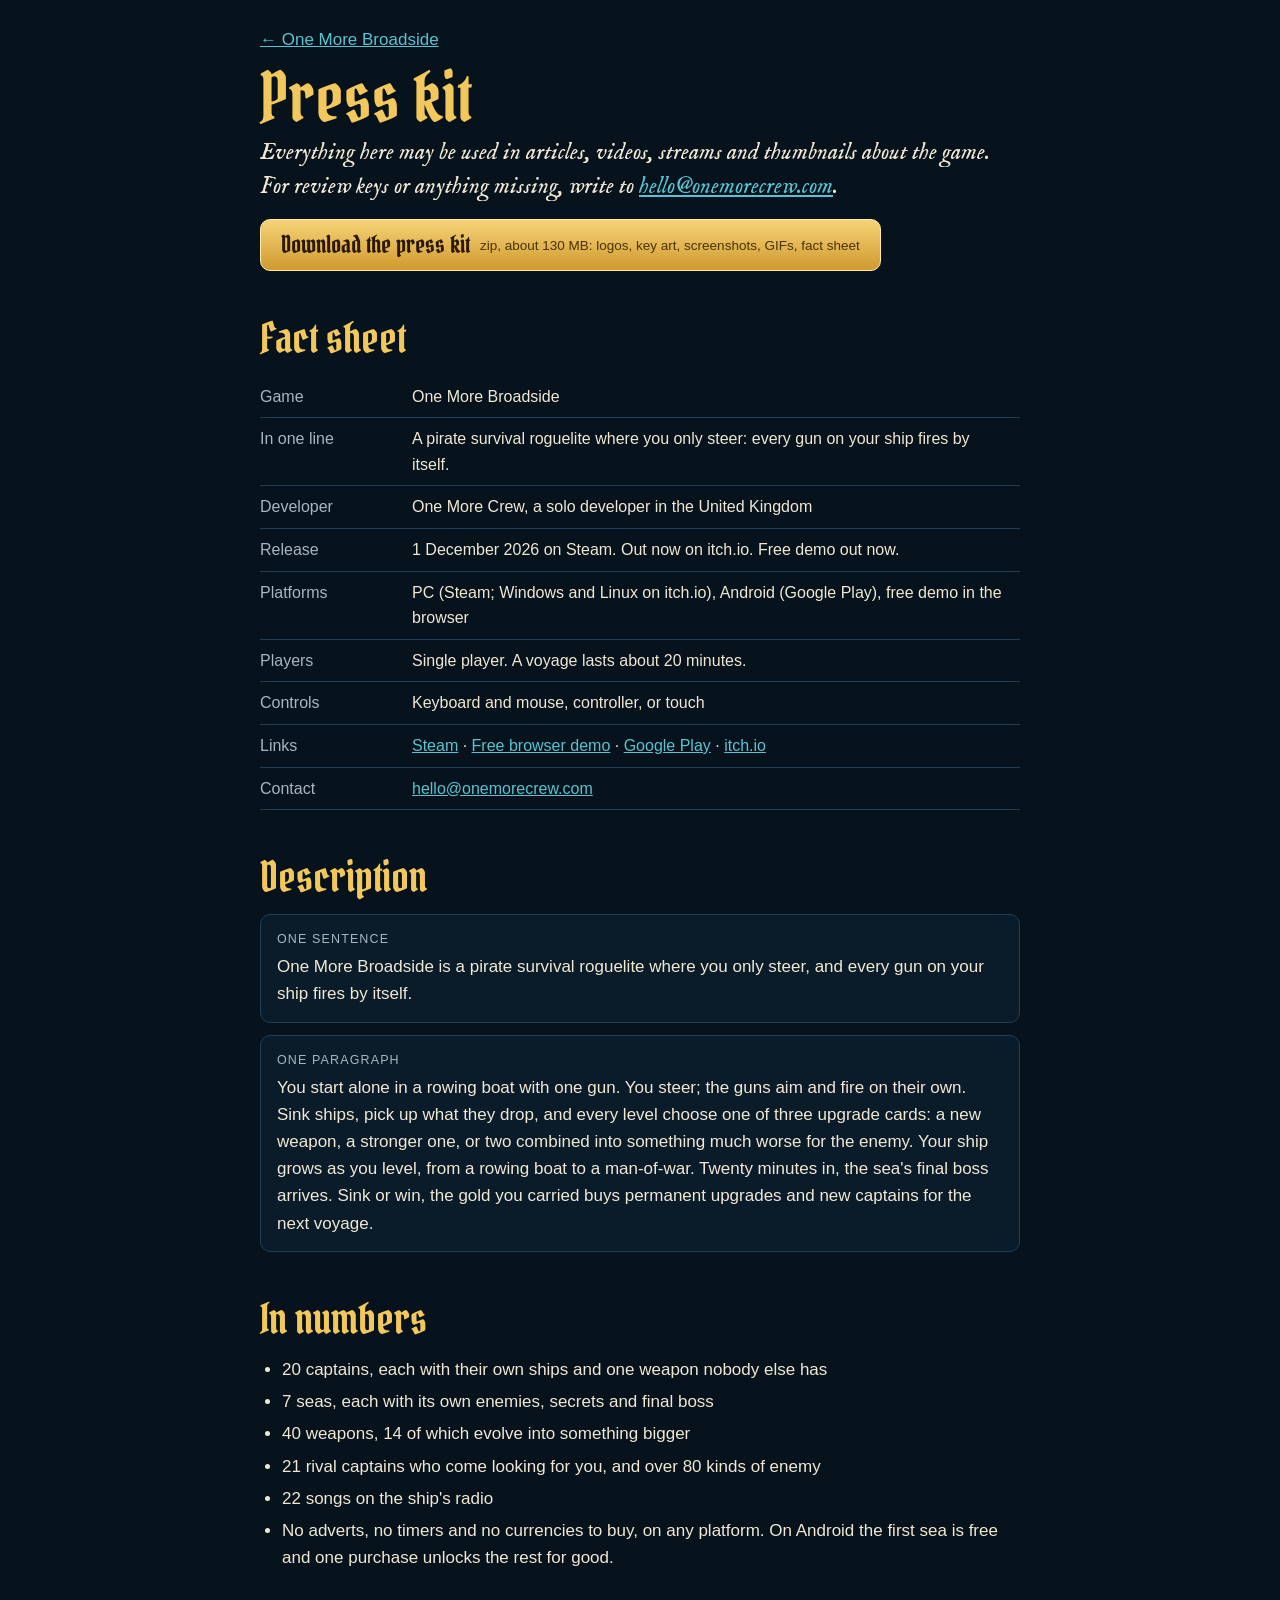
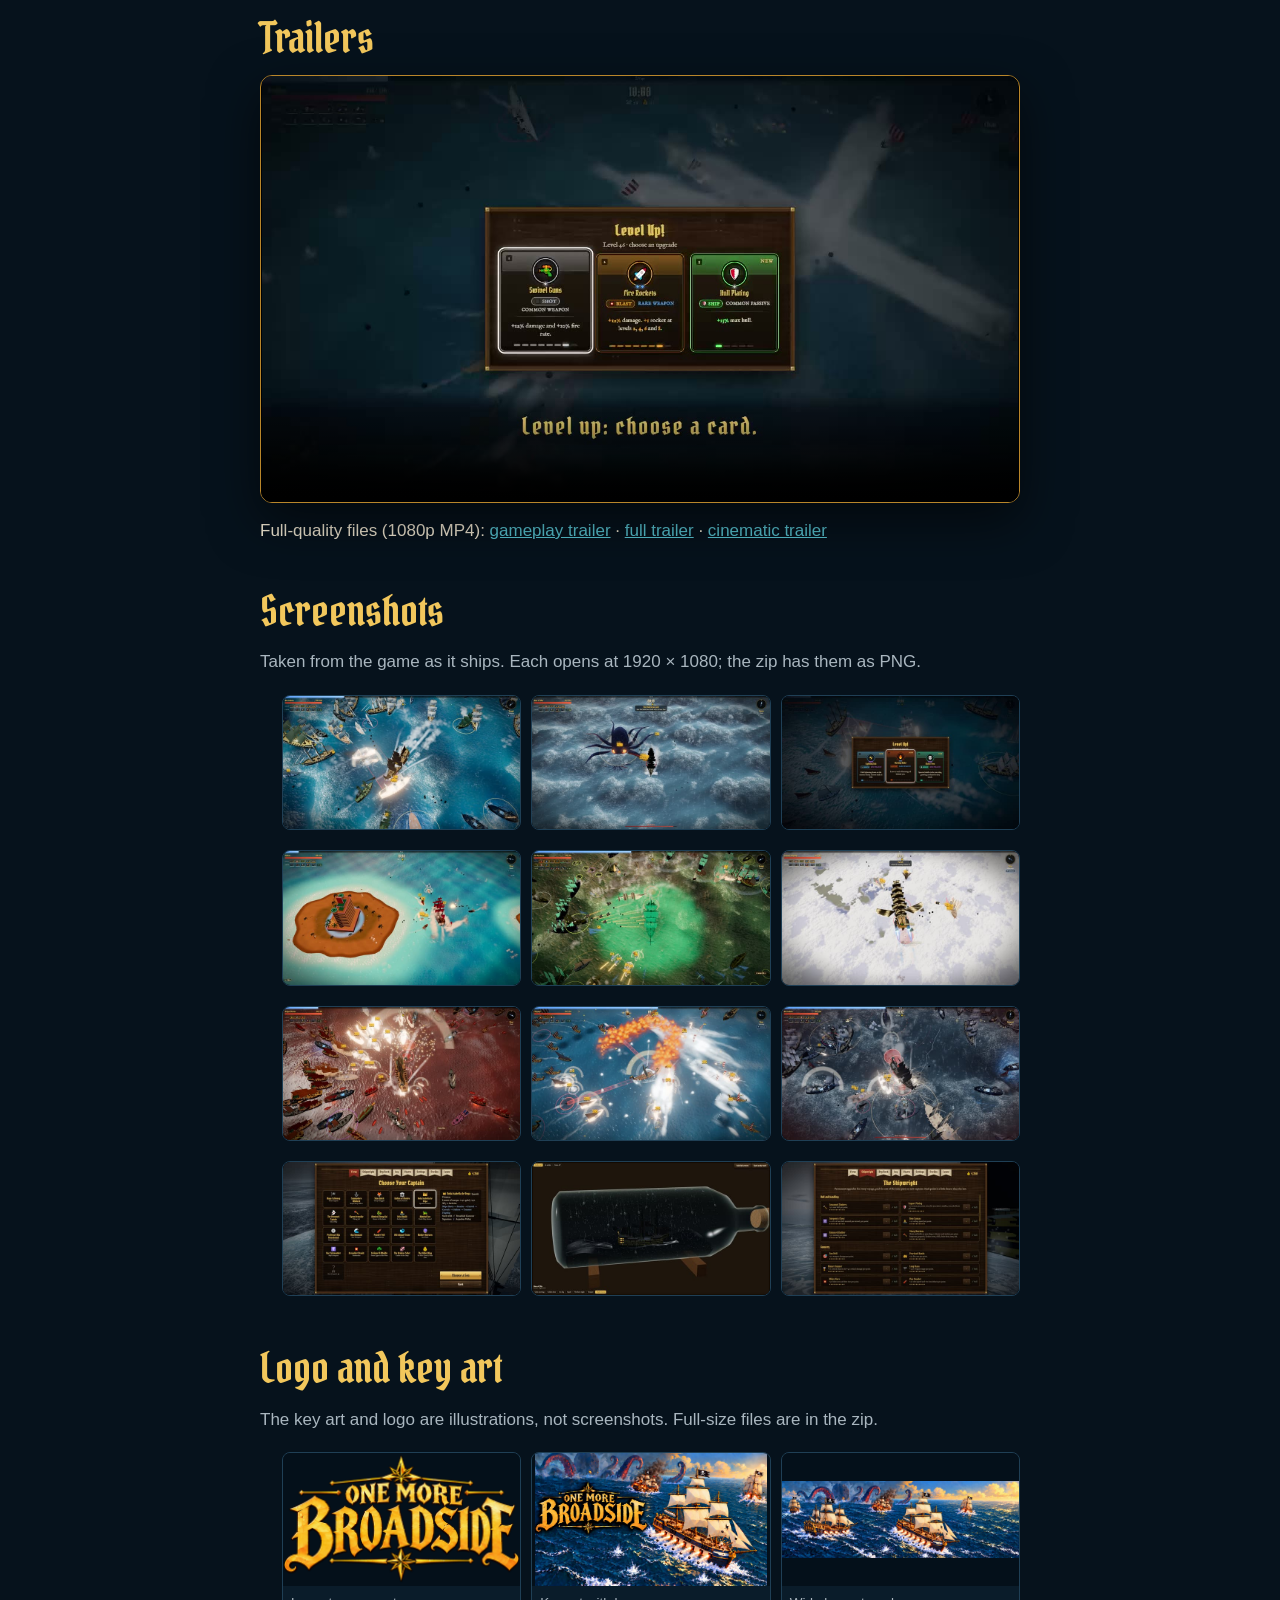
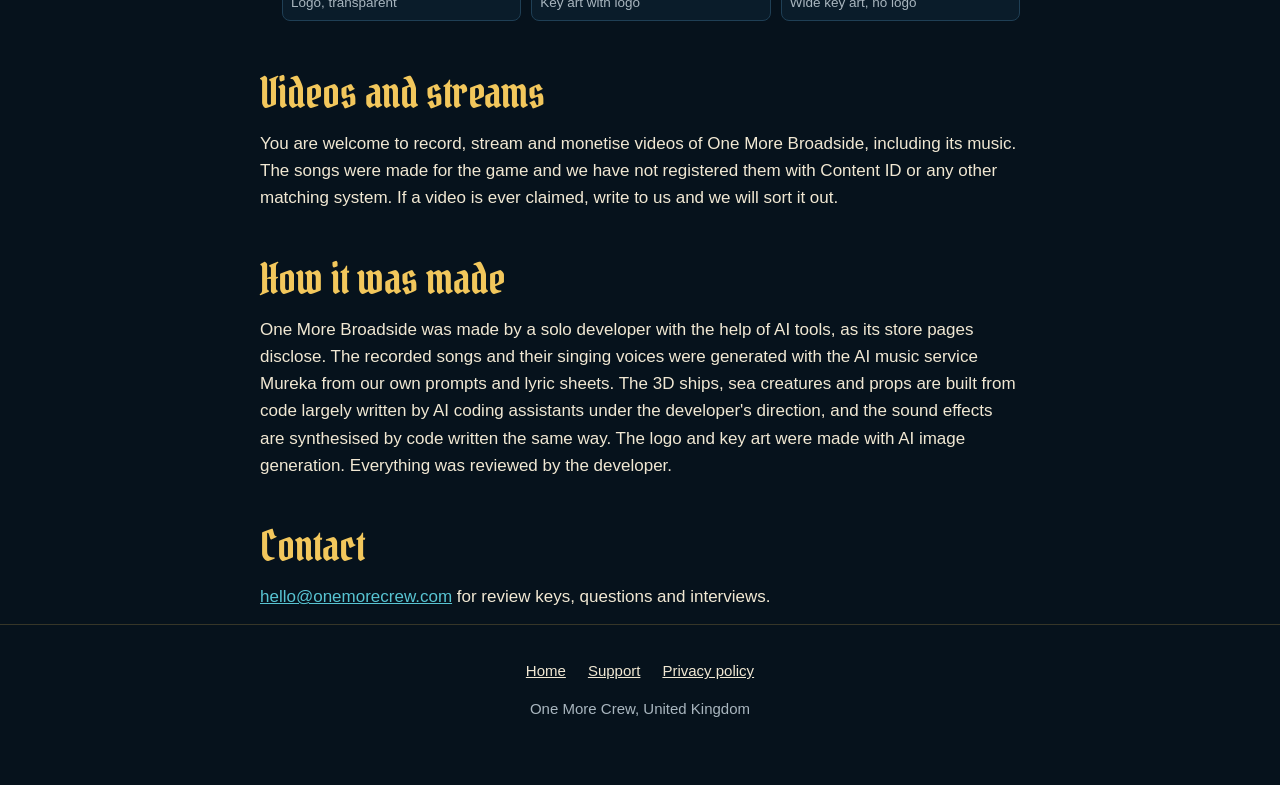
==== press/index.html @ eaf97ac1 "Website: home page, press page and the browser demo The home page with the trailer, how a voyage goe" ====
<!DOCTYPE html>
<html lang="en">
<head>
<meta charset="utf-8">
<meta name="viewport" content="width=device-width, initial-scale=1">
<title>Press kit: One More Broadside</title>
<meta name="description" content="Fact sheet, descriptions, trailers, screenshots, logos and key art for One More Broadside, a pirate survival roguelite out 1 December 2026.">
<link rel="canonical" href="https://onemorecrew.github.io/onemorebroadside/press/">
<meta property="og:title" content="One More Broadside press kit">
<meta property="og:image" content="https://onemorecrew.github.io/onemorebroadside/assets/img/share.jpg">
<meta name="theme-color" content="#06121c">
<link rel="icon" href="../assets/img/icon-32.png" sizes="32x32">
<link rel="stylesheet" href="../assets/site.css">
</head>
<body class="press">
<main class="narrow">
  <a class="back" href="../">&larr; One More Broadside</a>
  <h1>Press kit</h1>
  <p class="lede">Everything here may be used in articles, videos, streams and thumbnails about the game. For review keys or anything missing, write to <a href="mailto:hello@onemorecrew.com">hello@onemorecrew.com</a>.</p>
  <p><a class="dl" href="https://github.com/OneMoreCrew/onemorebroadside/releases/latest/download/OneMoreBroadside-press-kit.zip">Download the press kit <small>zip, about 130 MB: logos, key art, screenshots, GIFs, fact sheet</small></a></p>

  <h2>Fact sheet</h2>
  <table>
    <tr><th>Game</th><td>One More Broadside</td></tr>
    <tr><th>In one line</th><td>A pirate survival roguelite where you only steer: every gun on your ship fires by itself.</td></tr>
    <tr><th>Developer</th><td>One More Crew, a solo developer in the United Kingdom</td></tr>
    <tr><th>Release</th><td>1 December 2026 on Steam. Out now on itch.io. Free demo out now.</td></tr>
    <tr><th>Platforms</th><td>PC (Steam; Windows and Linux on itch.io), Android (Google Play), free demo in the browser</td></tr>
    <tr><th>Players</th><td>Single player. A voyage lasts about 20 minutes.</td></tr>
    <tr><th>Controls</th><td>Keyboard and mouse, controller, or touch</td></tr>
    <tr><th>Links</th><td><a href="https://store.steampowered.com/app/5481030/?utm_source=presskit&utm_campaign=launch">Steam</a> &middot; <a href="https://onemorecrew.itch.io/one-more-broadside-demo">Free browser demo</a> &middot; <a href="https://play.google.com/store/apps/details?id=com.onemorecrew.broadside">Google Play</a> &middot; <a href="https://onemorecrew.itch.io/one-more-broadside">itch.io</a></td></tr>
    <tr><th>Contact</th><td><a href="mailto:hello@onemorecrew.com">hello@onemorecrew.com</a></td></tr>
  </table>

  <h2>Description</h2>
  <div class="copybox"><p class="tag">One sentence</p><p>One More Broadside is a pirate survival roguelite where you only steer, and every gun on your ship fires by itself.</p></div>
  <div class="copybox"><p class="tag">One paragraph</p><p>You start alone in a rowing boat with one gun. You steer; the guns aim and fire on their own. Sink ships, pick up what they drop, and every level choose one of three upgrade cards: a new weapon, a stronger one, or two combined into something much worse for the enemy. Your ship grows as you level, from a rowing boat to a man-of-war. Twenty minutes in, the sea's final boss arrives. Sink or win, the gold you carried buys permanent upgrades and new captains for the next voyage.</p></div>

  <h2>In numbers</h2>
  <ul>
    <li>20 captains, each with their own ships and one weapon nobody else has</li>
    <li>7 seas, each with its own enemies, secrets and final boss</li>
    <li>40 weapons, 14 of which evolve into something bigger</li>
    <li>21 rival captains who come looking for you, and over 80 kinds of enemy</li>
    <li>22 songs on the ship's radio</li>
    <li>No adverts, no timers and no currencies to buy, on any platform. On Android the first sea is free and one purchase unlocks the rest for good.</li>
  </ul>

  <h2>Trailers</h2>
  <div class="player"><video controls preload="none" playsinline poster="../assets/video/trailer-720.jpg" width="1280" height="720"><source src="../assets/video/trailer-720.mp4" type="video/mp4"></video></div>
  <p style="margin-top:14px">Full-quality files (1080p MP4):
    <a href="https://github.com/OneMoreCrew/onemorebroadside/releases/latest/download/OneMoreBroadside-gameplay.mp4">gameplay trailer</a> &middot;
    <a href="https://github.com/OneMoreCrew/onemorebroadside/releases/latest/download/OneMoreBroadside-trailer.mp4">full trailer</a> &middot;
    <a href="https://github.com/OneMoreCrew/onemorebroadside/releases/latest/download/OneMoreBroadside-cinematic.mp4">cinematic trailer</a></p>

  <h2>Screenshots</h2>
  <p class="muted">Taken from the game as it ships. Each opens at 1920 &times; 1080; the zip has them as PNG.</p>
  <ul class="art">
    <li><a href="../assets/img/shots/01-swarm-rough-sea.jpg"><img loading="lazy" src="../assets/img/shots/01-swarm-rough-sea-thumb.jpg" alt="A warship firing in every direction at a fleet closing in on a rough sea"></a></li>
    <li><a href="../assets/img/shots/08-kraken-in-a-storm.jpg"><img loading="lazy" src="../assets/img/shots/08-kraken-in-a-storm-thumb.jpg" alt="A giant squid rising beside the ship in a storm"></a></li>
    <li><a href="../assets/img/shots/02-level-up.jpg"><img loading="lazy" src="../assets/img/shots/02-level-up-thumb.jpg" alt="Three upgrade cards to choose from after levelling up"></a></li>
    <li><a href="../assets/img/shots/05-neon-keys-sunset.jpg"><img loading="lazy" src="../assets/img/shots/05-neon-keys-sunset-thumb.jpg" alt="A galleon passing a neon-lit hotel island at sunset"></a></li>
    <li><a href="../assets/img/shots/04-soul-harvest-bayou-rough.jpg"><img loading="lazy" src="../assets/img/shots/04-soul-harvest-bayou-rough-thumb.jpg" alt="A ghost ship glowing green in a foggy swamp sea"></a></li>
    <li><a href="../assets/img/shots/12-cloud-sea.jpg"><img loading="lazy" src="../assets/img/shots/12-cloud-sea-thumb.jpg" alt="A ship flying on solar sails above a sea of cloud"></a></li>
    <li><a href="../assets/img/shots/06-dragon-sea.jpg"><img loading="lazy" src="../assets/img/shots/06-dragon-sea-thumb.jpg" alt="A fleet of junks and fireworks on a red sea"></a></li>
    <li><a href="../assets/img/shots/07-frozen-north.jpg"><img loading="lazy" src="../assets/img/shots/07-frozen-north-thumb.jpg" alt="An explosion among longships between icebergs"></a></li>
    <li><a href="../assets/img/shots/03-tempest-at-night.jpg"><img loading="lazy" src="../assets/img/shots/03-tempest-at-night-thumb.jpg" alt="A night storm with enemy ships all around"></a></li>
    <li><a href="../assets/img/shots/11-choose-your-captain.jpg"><img loading="lazy" src="../assets/img/shots/11-choose-your-captain-thumb.jpg" alt="The captain screen with twenty captains"></a></li>
    <li><a href="../assets/img/shots/10-ship-in-a-bottle.jpg"><img loading="lazy" src="../assets/img/shots/10-ship-in-a-bottle-thumb.jpg" alt="A warship inside a glass bottle"></a></li>
    <li><a href="../assets/img/shots/09-shipwright.jpg"><img loading="lazy" src="../assets/img/shots/09-shipwright-thumb.jpg" alt="The Shipwright screen of permanent upgrades"></a></li>
  </ul>

  <h2>Logo and key art</h2>
  <p class="muted">The key art and logo are illustrations, not screenshots. Full-size files are in the zip.</p>
  <ul class="art">
    <li><a href="../assets/img/logo.png"><img loading="lazy" src="../assets/img/logo.png" alt="The gold One More Broadside logo"><span>Logo, transparent</span></a></li>
    <li><a href="../assets/img/capsule.jpg"><img loading="lazy" src="../assets/img/capsule.jpg" alt="Key art: two warships trading broadsides with a giant squid behind them"><span>Key art with logo</span></a></li>
    <li><a href="../assets/img/hero-2400.jpg"><img loading="lazy" src="../assets/img/hero-1200.jpg" alt="Wide key art without the logo"><span>Wide key art, no logo</span></a></li>
  </ul>

  <h2>Videos and streams</h2>
  <p>You are welcome to record, stream and monetise videos of One More Broadside, including its music. The songs were made for the game and we have not registered them with Content ID or any other matching system. If a video is ever claimed, write to us and we will sort it out.</p>

  <h2>How it was made</h2>
  <p>One More Broadside was made by a solo developer with the help of AI tools, as its store pages disclose. The recorded songs and their singing voices were generated with the AI music service Mureka from our own prompts and lyric sheets. The 3D ships, sea creatures and props are built from code largely written by AI coding assistants under the developer's direction, and the sound effects are synthesised by code written the same way. The logo and key art were made with AI image generation. Everything was reviewed by the developer.</p>

  <h2>Contact</h2>
  <p><a href="mailto:hello@onemorecrew.com">hello@onemorecrew.com</a> for review keys, questions and interviews.</p>
</main>
<footer><div class="wrap"><nav><a href="../">Home</a><a href="../support/">Support</a><a href="../privacy-policy/">Privacy policy</a></nav><p>One More Crew, United Kingdom</p></div></footer>
</body>
</html>
---- assets/site.css ----
/* One More Broadside: the public site. The game's own fonts (SIL Open Font License, texts in assets/fonts). */
@font-face { font-family: 'Pirata One'; font-style: normal; font-weight: 400; font-display: swap; src: url(fonts/PirataOne-normal-2.woff2) format('woff2'); }
@font-face { font-family: 'IM Fell English'; font-style: normal; font-weight: 400; font-display: swap; src: url(fonts/IMFellEnglish-normal-1.woff2) format('woff2'); }
@font-face { font-family: 'IM Fell English'; font-style: italic; font-weight: 400; font-display: swap; src: url(fonts/IMFellEnglish-italic-0.woff2) format('woff2'); }

:root {
  --sea: #06121c; --deep: #0a1c2a; --panel: #0e2536; --line: #1f3f55;
  --ink: #f1e8d3; --muted: #a9b6bf; --gold: #f2c75c; --gold-deep: #b9862a; --teal: #58c4d2; --red: #d8533f;
  --title: 'Pirata One', 'IM Fell English', Georgia, serif; --serif: 'IM Fell English', Georgia, serif;
  --sans: -apple-system, BlinkMacSystemFont, 'Segoe UI', Roboto, Helvetica, Arial, sans-serif;
  color-scheme: dark;
}
* { box-sizing: border-box; }
html { scroll-behavior: smooth; }
body { margin: 0; background: var(--sea); color: var(--ink); font: 17px/1.6 var(--sans); -webkit-text-size-adjust: 100%; }
img, video { max-width: 100%; display: block; }
a { color: var(--teal); }
a:focus-visible, button:focus-visible, summary:focus-visible { outline: 3px solid var(--gold); outline-offset: 3px; border-radius: 4px; }
.wrap { width: min(1080px, 100% - 32px); margin-inline: auto; }
.narrow { width: min(760px, 100% - 32px); margin-inline: auto; }
h1, h2, h3 { font-family: var(--title); font-weight: 400; color: var(--gold); line-height: 1.1; margin: 0; text-wrap: balance; }
h2 { font-size: clamp(34px, 5.2vw, 52px); text-align: center; }
h3 { font-size: 28px; }
p { margin: 0 0 14px; }
.lede { font: italic clamp(19px, 2.4vw, 23px)/1.5 var(--serif); color: var(--ink); text-wrap: pretty; }
.muted { color: var(--muted); }
.rule { display: flex; align-items: center; gap: 14px; justify-content: center; margin: 0 0 22px; }
.rule::before, .rule::after { content: ''; height: 1px; flex: 1; max-width: 180px; background: linear-gradient(90deg, transparent, var(--gold-deep)); }
.rule::after { transform: scaleX(-1); }
section { padding: clamp(44px, 7vw, 84px) 0; }
section + section { border-top: 1px solid rgba(242, 199, 92, 0.12); }

/* top: the key art, the logo, the one line that says what the game is, and where to get it */
.hero { position: relative; isolation: isolate; padding: 0; text-align: center; }
.hero picture, .hero picture img { position: absolute; inset: 0; width: 100%; height: 100%; object-fit: cover; object-position: 55% 40%; z-index: -2; }
.hero::after { content: ''; position: absolute; inset: 0; z-index: -1; background: linear-gradient(180deg, rgba(6,18,28,0.55) 0%, rgba(6,18,28,0.35) 35%, rgba(6,18,28,0.82) 78%, var(--sea) 100%); }
.hero-in { padding: clamp(28px, 6vw, 64px) 0 clamp(36px, 6vw, 60px); }
.hero .logo { width: min(520px, 78vw); height: auto; margin: 0 auto 10px; filter: drop-shadow(0 6px 22px rgba(0,0,0,0.6)); }
.hero h1 { font-size: clamp(30px, 4.6vw, 46px); color: var(--ink); text-shadow: 0 2px 14px rgba(0,0,0,0.8); }
.hero .lede { max-width: 34em; margin: 12px auto 0; text-shadow: 0 2px 10px rgba(0,0,0,0.9); }
.when { display: inline-block; margin: 18px 0 0; padding: 6px 14px; border: 1px solid var(--gold-deep); border-radius: 999px; background: rgba(6,18,28,0.7); color: var(--gold); font: 400 20px/1.2 var(--title); letter-spacing: 0.03em; }

.stores { display: flex; flex-wrap: wrap; gap: 12px; justify-content: center; margin: 22px 0 0; padding: 0; list-style: none; }
.btn { display: inline-flex; flex-direction: column; align-items: center; justify-content: center; min-width: 220px; min-height: 64px; padding: 10px 20px; border-radius: 10px; text-decoration: none;
  border: 1px solid var(--gold-deep); background: linear-gradient(180deg, #17364b, #0c2231); color: var(--ink); box-shadow: 0 6px 18px rgba(0,0,0,0.45), inset 0 1px 0 rgba(255,255,255,0.08); transition: transform .12s ease, border-color .12s ease; }
.btn:hover { transform: translateY(-2px); border-color: var(--gold); }
.btn b { font: 400 24px/1.1 var(--title); color: var(--gold); letter-spacing: 0.02em; }
.btn span { font-size: 13.5px; color: var(--muted); }
.btn.main { background: linear-gradient(180deg, #f6d377, #d09a2f); border-color: #ffe9a8; }
.btn.main b { color: #2a1804; } .btn.main span { color: #4a3209; }

/* the trailer */
.player { position: relative; aspect-ratio: 16 / 9; border-radius: 12px; overflow: hidden; border: 1px solid var(--gold-deep); background: #000; box-shadow: 0 18px 50px rgba(0,0,0,0.55); }
.player video { width: 100%; height: 100%; }
.more { text-align: center; margin: 16px 0 0; }
.more a { font: 400 21px/1.2 var(--title); color: var(--gold); text-decoration: none; }
.more a::after { content: ' \2192'; }
.more a:hover { text-decoration: underline; }

/* what the game is: three plain steps, each with a short loop */
.steps { display: grid; grid-template-columns: repeat(auto-fit, minmax(280px, 1fr)); gap: 22px; margin-top: 30px; }
.card { background: var(--panel); border: 1px solid var(--line); border-radius: 12px; overflow: hidden; display: flex; flex-direction: column; }
.card video, .card img { aspect-ratio: 16 / 9; width: 100%; object-fit: cover; background: var(--deep); }
.card div { padding: 16px 18px 18px; }
.card h3 { margin-bottom: 6px; }
.card p { margin: 0; color: var(--ink); }
.num { font: 400 18px/1 var(--title); color: var(--sea); background: var(--gold); border-radius: 999px; width: 30px; height: 30px; display: inline-grid; place-items: center; margin-right: 8px; vertical-align: 4px; }

.facts { display: grid; grid-template-columns: repeat(auto-fit, minmax(150px, 1fr)); gap: 12px; margin: 30px 0 0; padding: 0; list-style: none; text-align: center; }
.facts li { background: var(--deep); border: 1px solid var(--line); border-radius: 10px; padding: 14px 8px; }
.facts b { display: block; font: 400 40px/1 var(--title); color: var(--gold); font-variant-numeric: tabular-nums; }
.facts span { font-size: 15px; color: var(--muted); }

.split { display: grid; grid-template-columns: repeat(auto-fit, minmax(300px, 1fr)); gap: 28px; align-items: center; margin-top: 34px; }
.split video, .split img { border-radius: 12px; border: 1px solid var(--line); aspect-ratio: 16 / 9; width: 100%; object-fit: cover; background: var(--deep); }
.split h3 { font-size: 34px; margin-bottom: 8px; }

.gallery { display: grid; grid-template-columns: repeat(auto-fill, minmax(230px, 1fr)); gap: 10px; margin-top: 28px; padding: 0; list-style: none; }
.gallery a { display: block; border-radius: 8px; overflow: hidden; border: 1px solid var(--line); }
.gallery a:hover { border-color: var(--gold); }
.gallery img { aspect-ratio: 16 / 9; width: 100%; object-fit: cover; }

/* where to play */
.where { display: grid; grid-template-columns: repeat(auto-fit, minmax(240px, 1fr)); gap: 14px; margin-top: 28px; padding: 0; list-style: none; }
.where li { background: var(--panel); border: 1px solid var(--line); border-radius: 12px; padding: 18px; display: flex; flex-direction: column; gap: 6px; }
.where h3 { font-size: 26px; }
.where p { margin: 0; color: var(--muted); font-size: 15.5px; flex: 1; }
.where a { font: 400 21px/1.2 var(--title); color: var(--gold); text-decoration: none; margin-top: 8px; }
.where a::after { content: ' \2192'; }
.where a:hover { text-decoration: underline; }

footer { border-top: 1px solid rgba(242, 199, 92, 0.2); padding: 34px 0 60px; color: var(--muted); font-size: 15px; text-align: center; }
footer nav { display: flex; flex-wrap: wrap; gap: 8px 22px; justify-content: center; margin-bottom: 14px; }
footer nav a { color: var(--ink); }
footer p { margin: 4px 0; }

/* the press kit */
.press h2 { text-align: left; font-size: clamp(30px, 4.4vw, 42px); margin: 44px 0 14px; }
.press h1 { font-size: clamp(44px, 7vw, 68px); }
.press table { width: 100%; border-collapse: collapse; font-size: 16px; }
.press th, .press td { text-align: left; vertical-align: top; padding: 8px 10px 8px 0; border-bottom: 1px solid var(--line); }
.press th { width: 9.5em; color: var(--muted); font-weight: 400; }
.press ul { padding-left: 22px; margin: 0 0 14px; } .press li { margin: 5px 0; }
.dl { display: inline-flex; align-items: center; gap: 10px; padding: 12px 20px; border-radius: 10px; background: linear-gradient(180deg, #f6d377, #d09a2f); color: #2a1804; font: 400 24px/1.1 var(--title); text-decoration: none; border: 1px solid #ffe9a8; }
.dl small { font: 13.5px var(--sans); color: #4a3209; }
.copybox { background: var(--deep); border: 1px solid var(--line); border-radius: 10px; padding: 14px 16px; margin: 0 0 12px; }
.copybox p:last-child { margin: 0; }
.tag { font-size: 12.5px; letter-spacing: 0.09em; text-transform: uppercase; color: var(--muted); margin: 0 0 4px; }
.art { display: grid; grid-template-columns: repeat(auto-fill, minmax(210px, 1fr)); gap: 10px; padding: 0; list-style: none; }
.art a { display: block; background: var(--deep); border: 1px solid var(--line); border-radius: 8px; overflow: hidden; color: var(--muted); font-size: 13.5px; text-decoration: none; }
.art a:hover { border-color: var(--gold); }
.art img { aspect-ratio: 16 / 9; width: 100%; object-fit: contain; background: #04101a; }
.art span { display: block; padding: 6px 8px; }
.back { display: inline-block; margin: 26px 0 8px; }

@media (max-width: 520px) { .stores li { width: 100%; } .btn { width: 100%; min-width: 0; } body { font-size: 16px; } }
@media (prefers-reduced-motion: reduce) { html { scroll-behavior: auto; } .btn { transition: none; } }
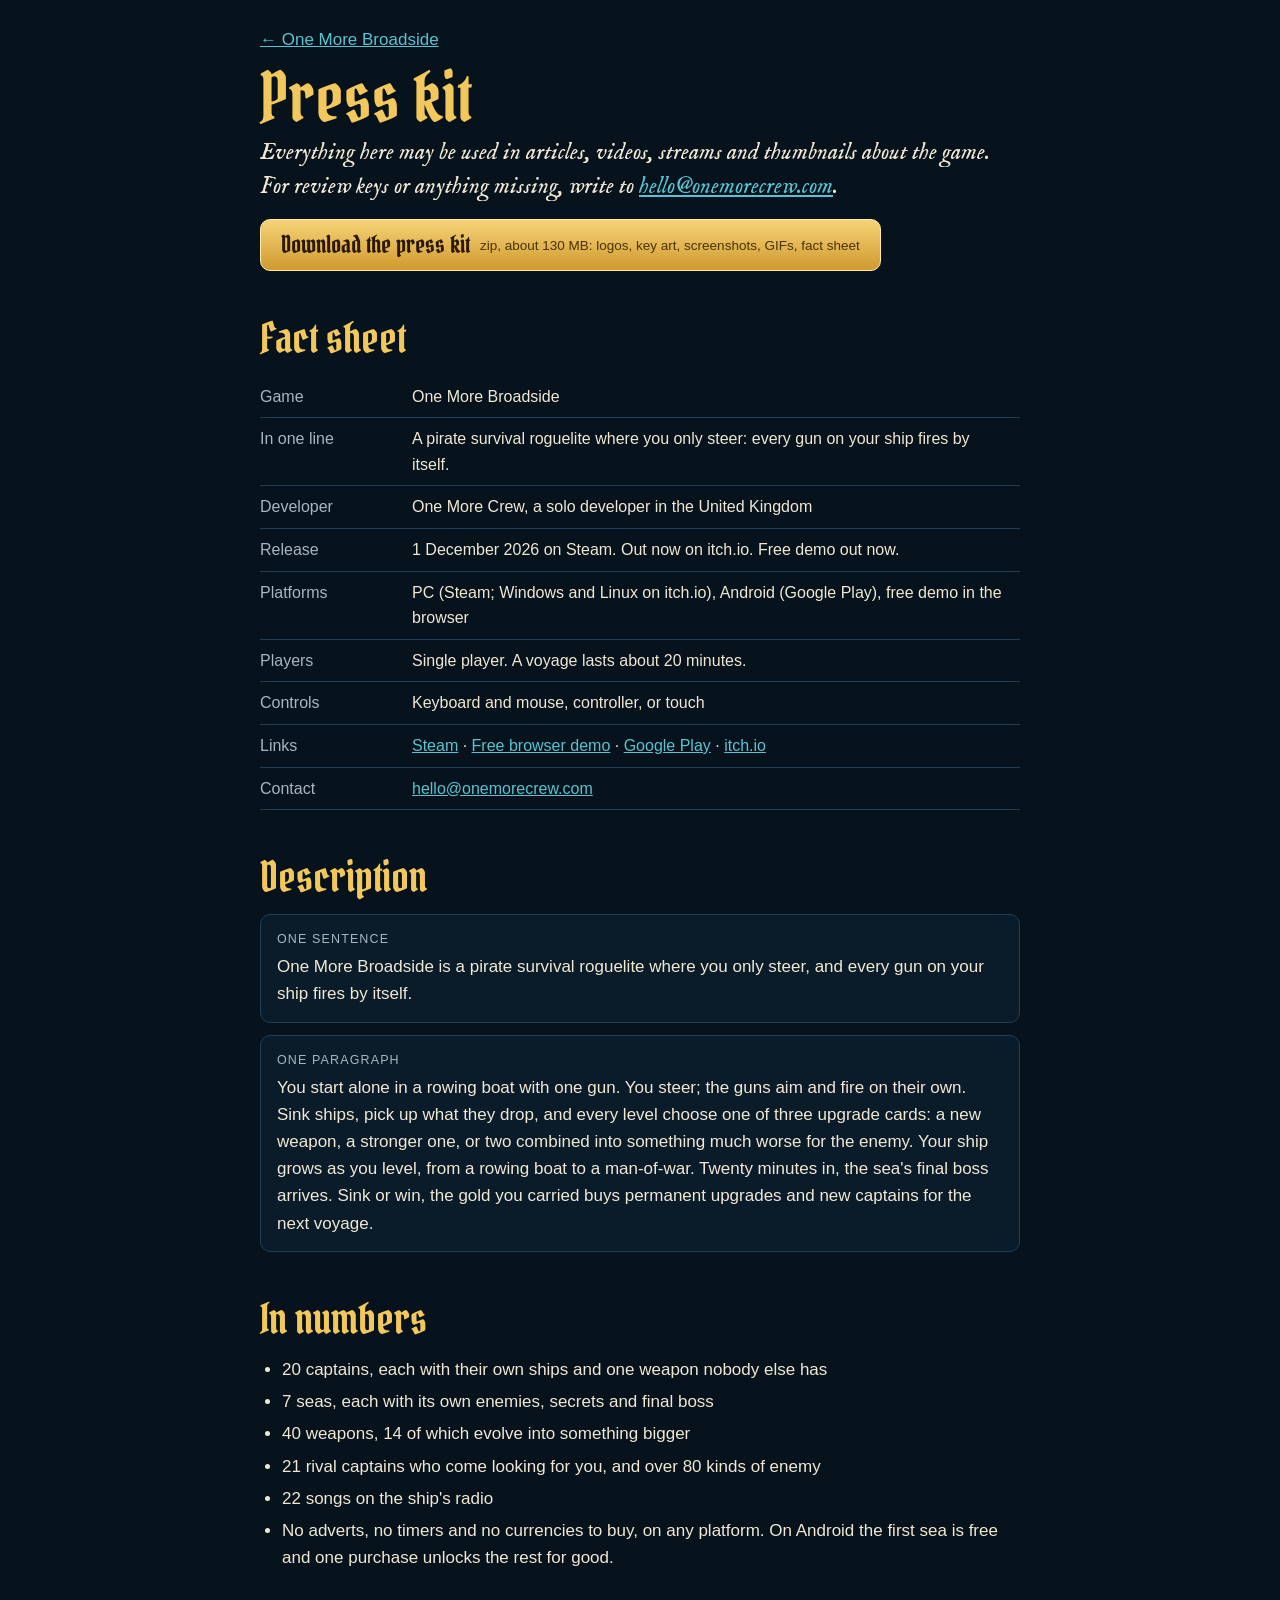
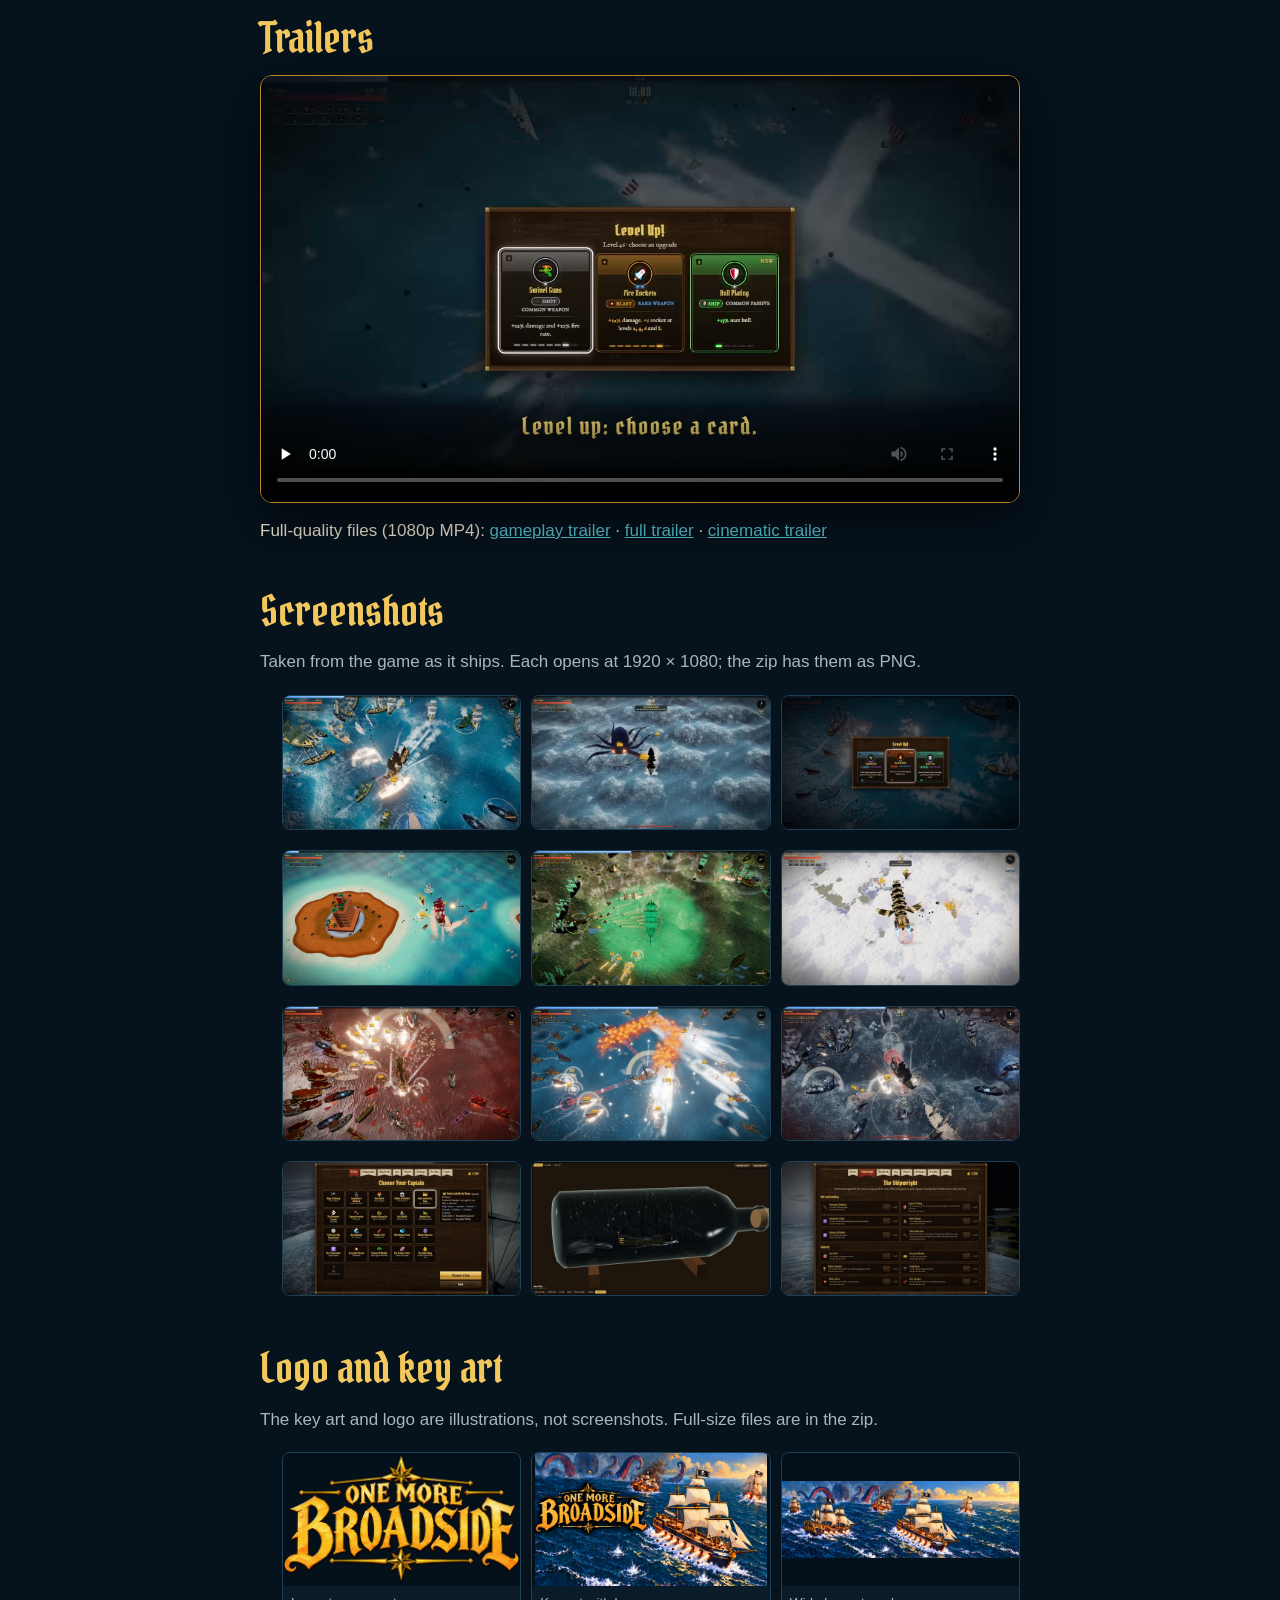
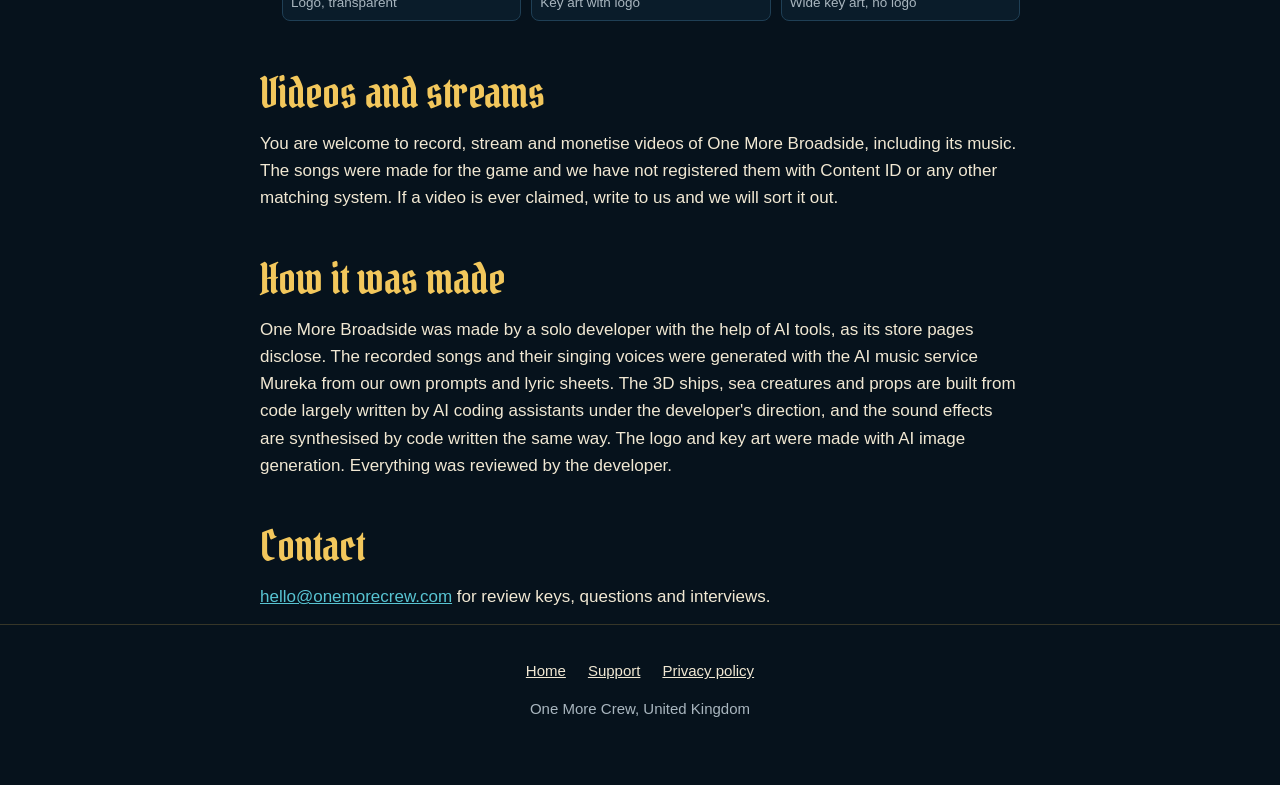
==== commit 1a27e47c: "Custom domain: onemorebroadside.com The CNAME file for GitHub Pages, and the canonical and share add" ====
--- a/press/index.html
+++ b/press/index.html
@@ -5,9 +5,9 @@
 <meta name="viewport" content="width=device-width, initial-scale=1">
 <title>Press kit: One More Broadside</title>
 <meta name="description" content="Fact sheet, descriptions, trailers, screenshots, logos and key art for One More Broadside, a pirate survival roguelite out 1 December 2026.">
-<link rel="canonical" href="https://onemorecrew.github.io/onemorebroadside/press/">
+<link rel="canonical" href="https://onemorebroadside.com/press/">
 <meta property="og:title" content="One More Broadside press kit">
-<meta property="og:image" content="https://onemorecrew.github.io/onemorebroadside/assets/img/share.jpg">
+<meta property="og:image" content="https://onemorebroadside.com/assets/img/share.jpg">
 <meta name="theme-color" content="#06121c">
 <link rel="icon" href="../assets/img/icon-32.png" sizes="32x32">
 <link rel="stylesheet" href="../assets/site.css">
